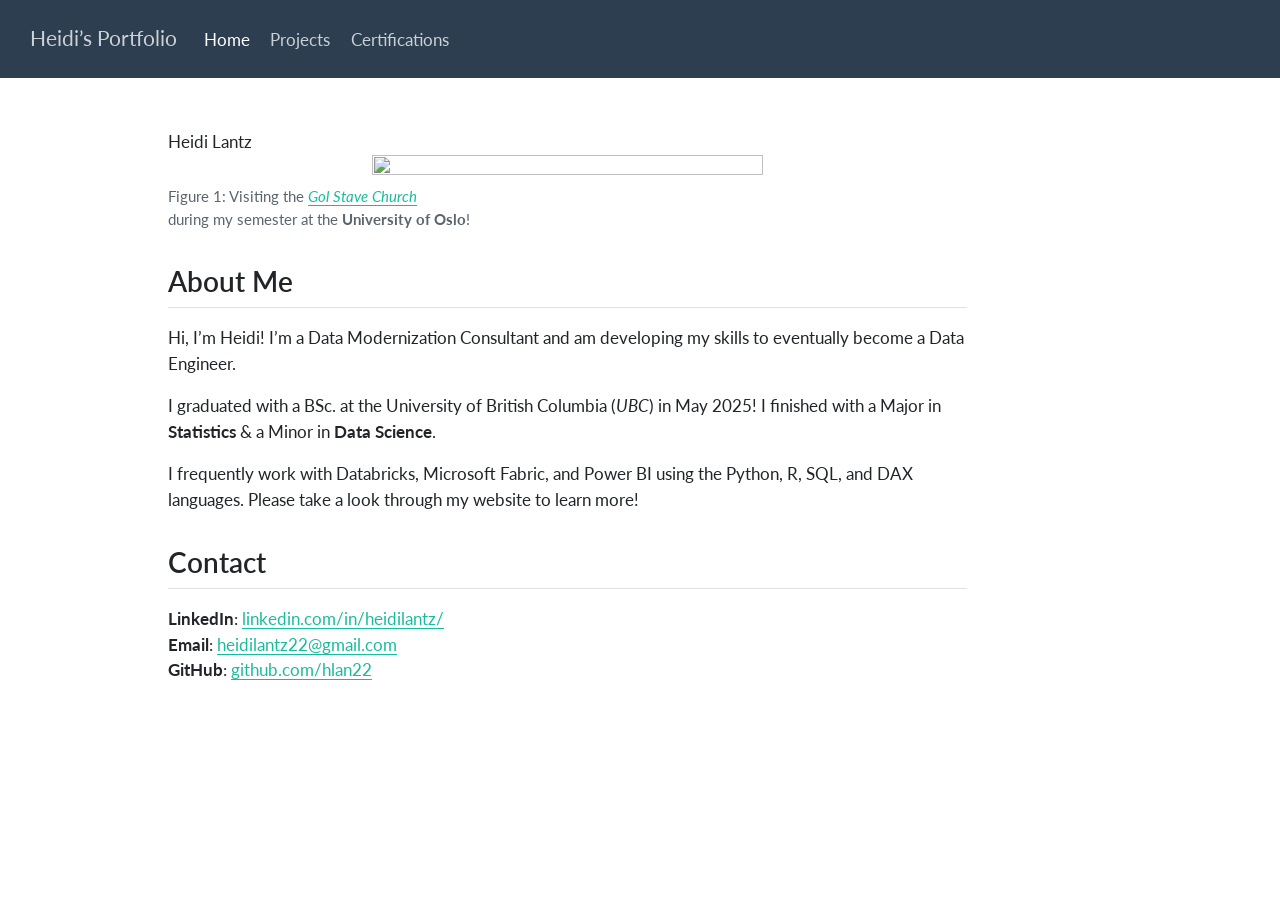
==== index.html @ a4b3650d "Built site for gh-pages" ====
<!DOCTYPE html>
<html xmlns="http://www.w3.org/1999/xhtml" lang="en" xml:lang="en"><head>

<meta charset="utf-8">
<meta name="generator" content="quarto-1.9.37">

<meta name="viewport" content="width=device-width, initial-scale=1.0, user-scalable=yes">


<title>Heidi’s Portfolio</title>
<style>
/* Default styles provided by pandoc.
** See https://pandoc.org/MANUAL.html#variables-for-html for config info.
*/
code{white-space: pre-wrap;}
span.smallcaps{font-variant: small-caps;}
div.columns{display: flex; gap: min(4vw, 1.5em);}
div.column{flex: auto; overflow-x: auto;}
div.hanging-indent{margin-left: 1.5em; text-indent: -1.5em;}
ul.task-list{list-style: none;}
ul.task-list li input[type="checkbox"] {
  width: 0.8em;
  margin: 0 0.8em 0.2em -1em; /* quarto-specific, see https://github.com/quarto-dev/quarto-cli/issues/4556 */ 
  vertical-align: middle;
}
</style>


<script src="site_libs/quarto-nav/quarto-nav.js"></script>
<script src="site_libs/quarto-nav/headroom.min.js"></script>
<script src="site_libs/clipboard/clipboard.min.js"></script>
<script src="site_libs/quarto-search/autocomplete.umd.js"></script>
<script src="site_libs/quarto-search/fuse.min.js"></script>
<script src="site_libs/quarto-search/quarto-search.js"></script>
<meta name="quarto:offset" content="./">
<script src="site_libs/quarto-html/quarto.js" type="module"></script>
<script src="site_libs/quarto-html/tabsets/tabsets.js" type="module"></script>
<script src="site_libs/quarto-html/popper.min.js"></script>
<script src="site_libs/quarto-html/tippy.umd.min.js"></script>
<script src="site_libs/quarto-html/anchor.min.js"></script>
<link href="site_libs/quarto-html/tippy.css" rel="stylesheet">
<link href="site_libs/quarto-html/quarto-syntax-highlighting-7f8f88aac4f3542376d5c11b86a4c14d.css" rel="stylesheet" id="quarto-text-highlighting-styles">
<script src="site_libs/bootstrap/bootstrap.min.js"></script>
<link href="site_libs/bootstrap/bootstrap-icons.css" rel="stylesheet">
<link href="site_libs/bootstrap/bootstrap-f7919f14b89ae9a431cba0b331f0b52b.min.css" rel="stylesheet" append-hash="true" id="quarto-bootstrap" data-mode="light">
<script src="site_libs/quarto-contrib/glightbox/glightbox.min.js"></script>
<link href="site_libs/quarto-contrib/glightbox/glightbox.min.css" rel="stylesheet">
<link href="site_libs/quarto-contrib/glightbox/lightbox.css" rel="stylesheet">
<script id="quarto-search-options" type="application/json">{
  "location": "navbar",
  "copy-button": false,
  "collapse-after": 3,
  "panel-placement": "end",
  "type": "overlay",
  "limit": 50,
  "keyboard-shortcut": [
    "f",
    "/",
    "s"
  ],
  "show-item-context": false,
  "language": {
    "search-no-results-text": "No results",
    "search-matching-documents-text": "matching documents",
    "search-copy-link-title": "Copy link to search",
    "search-hide-matches-text": "Hide additional matches",
    "search-more-match-text": "more match in this document",
    "search-more-matches-text": "more matches in this document",
    "search-clear-button-title": "Clear",
    "search-text-placeholder": "",
    "search-detached-cancel-button-title": "Cancel",
    "search-submit-button-title": "Submit",
    "search-label": "Search"
  }
}</script>


<link rel="stylesheet" href="styles.css">
</head>

<body class="nav-fixed quarto-light">

<div id="quarto-search-results"></div>
  <header id="quarto-header" class="headroom fixed-top">
    <nav class="navbar navbar-expand-lg " data-bs-theme="dark">
      <div class="navbar-container container-fluid">
      <div class="navbar-brand-container mx-auto">
    <a class="navbar-brand" href="./index.html">
    <span class="navbar-title">Heidi’s Portfolio</span>
    </a>
  </div>
            <div id="quarto-search" class="" title="Search"></div>
          <button class="navbar-toggler" type="button" data-bs-toggle="collapse" data-bs-target="#navbarCollapse" aria-controls="navbarCollapse" role="menu" aria-expanded="false" aria-label="Toggle navigation" onclick="if (window.quartoToggleHeadroom) { window.quartoToggleHeadroom(); }">
  <span class="navbar-toggler-icon"></span>
</button>
          <div class="collapse navbar-collapse" id="navbarCollapse">
            <ul class="navbar-nav navbar-nav-scroll me-auto">
  <li class="nav-item">
    <a class="nav-link active" href="./index.html" aria-current="page"> 
<span class="menu-text">Home</span></a>
  </li>  
  <li class="nav-item">
    <a class="nav-link" href="./pages/projects.html"> 
<span class="menu-text">Projects</span></a>
  </li>  
  <li class="nav-item">
    <a class="nav-link" href="./pages/certifications.html"> 
<span class="menu-text">Certifications</span></a>
  </li>  
</ul>
          </div> <!-- /navcollapse -->
            <div class="quarto-navbar-tools">
</div>
      </div> <!-- /container-fluid -->
    </nav>
</header>
<!-- content -->
<div id="quarto-content" class="quarto-container page-columns page-rows-contents page-layout-article page-navbar">
<!-- sidebar -->
<!-- margin-sidebar -->
    <div id="quarto-margin-sidebar" class="sidebar margin-sidebar zindex-bottom">
        
    </div>
<!-- main -->
<main class="content" id="quarto-document-content"><header id="title-block-header" class="quarto-title-block"></header>




<div class="centered-title">
Heidi Lantz
</div>
<div class="image-text-container">
<div id="fig-profile-picture" class="lightbox quarto-float quarto-figure quarto-figure-center anchored">
<figure class="quarto-float quarto-float-fig figure">
<div aria-describedby="fig-profile-picture-caption-0ceaefa1-69ba-4598-a22c-09a6ac19f8ca">
<a href="outputs/norway_image.jpg" class="lightbox" data-gallery="quarto-lightbox-gallery-1" title="Figure&nbsp;1: Visiting the Gol Stave Church   during my semester at the University of Oslo!"><img src="outputs/norway_image.jpg" style="width:70.0%;height:70.0%" class="figure-img"></a>
</div>
<figcaption class="quarto-float-caption-bottom quarto-float-caption quarto-float-fig" id="fig-profile-picture-caption-0ceaefa1-69ba-4598-a22c-09a6ac19f8ca">
Figure&nbsp;1: Visiting the <a href="https://en.wikipedia.org/wiki/Gol_Stave_Church" target="_blank"><em>Gol Stave Church</em></a> <br> during my semester at the <strong>University of Oslo</strong>!
</figcaption>
</figure>
</div>
<div>
<section id="about-me" class="level2">
<h2 class="anchored" data-anchor-id="about-me">About Me</h2>
<p>Hi, I’m Heidi! I’m a Data Modernization Consultant and am developing my skills to eventually become a Data Engineer.</p>
<p>I graduated with a BSc. at the University of British Columbia (<em>UBC</em>) in May 2025! I finished with a Major in <strong>Statistics</strong> &amp; a Minor in <strong>Data Science</strong>.</p>
<p>I frequently work with Databricks, Microsoft Fabric, and Power BI using the Python, R, SQL, and DAX languages. Please take a look through my website to learn more!</p>
</section>
<section id="contact" class="level2">
<h2 class="anchored" data-anchor-id="contact">Contact</h2>
<p><strong>LinkedIn</strong>: <a href="https://www.linkedin.com/in/heidilantz/" target="_blank">linkedin.com/in/heidilantz/</a> <br> <strong>Email</strong>: <a href="mailto:heidilantz22@gmail.com" class="email">heidilantz22@gmail.com</a> <br> <strong>GitHub</strong>: <a href="https://github.com/hlan22" target="_blank">github.com/hlan22</a></p>
</section>
</div>
</div>



</main> <!-- /main -->
<script id="quarto-html-after-body" type="application/javascript">
  window.document.addEventListener("DOMContentLoaded", function (event) {
    const icon = "";
    const anchorJS = new window.AnchorJS();
    anchorJS.options = {
      placement: 'right',
      icon: icon
    };
    anchorJS.add('.anchored');
    const isCodeAnnotation = (el) => {
      for (const clz of el.classList) {
        if (clz.startsWith('code-annotation-')) {                     
          return true;
        }
      }
      return false;
    }
    const onCopySuccess = function(e) {
      // button target
      const button = e.trigger;
      // don't keep focus
      button.blur();
      // flash "checked"
      button.classList.add('code-copy-button-checked');
      var currentTitle = button.getAttribute("title");
      button.setAttribute("title", "Copied!");
      let tooltip;
      if (window.bootstrap) {
        button.setAttribute("data-bs-toggle", "tooltip");
        button.setAttribute("data-bs-placement", "left");
        button.setAttribute("data-bs-title", "Copied!");
        tooltip = new bootstrap.Tooltip(button, 
          { trigger: "manual", 
            customClass: "code-copy-button-tooltip",
            offset: [0, -8]});
        tooltip.show();    
      }
      setTimeout(function() {
        if (tooltip) {
          tooltip.hide();
          button.removeAttribute("data-bs-title");
          button.removeAttribute("data-bs-toggle");
          button.removeAttribute("data-bs-placement");
        }
        button.setAttribute("title", currentTitle);
        button.classList.remove('code-copy-button-checked');
      }, 1000);
      // clear code selection
      e.clearSelection();
    }
    const getTextToCopy = function(trigger) {
      const outerScaffold = trigger.parentElement.cloneNode(true);
      const codeEl = outerScaffold.querySelector('code');
      for (const childEl of codeEl.children) {
        if (isCodeAnnotation(childEl)) {
          childEl.remove();
        }
      }
      return codeEl.innerText;
    }
    const clipboard = new window.ClipboardJS('.code-copy-button:not([data-in-quarto-modal])', {
      text: getTextToCopy
    });
    clipboard.on('success', onCopySuccess);
    if (window.document.getElementById('quarto-embedded-source-code-modal')) {
      const clipboardModal = new window.ClipboardJS('.code-copy-button[data-in-quarto-modal]', {
        text: getTextToCopy,
        container: window.document.getElementById('quarto-embedded-source-code-modal')
      });
      clipboardModal.on('success', onCopySuccess);
    }
      var localhostRegex = new RegExp(/^(?:http|https):\/\/localhost\:?[0-9]*\//);
      var mailtoRegex = new RegExp(/^mailto:/);
        var filterRegex = new RegExp("https:\/\/hlan22\.github\.io\/heidi_lantz_portfolio\/");
      var isInternal = (href) => {
          return filterRegex.test(href) || localhostRegex.test(href) || mailtoRegex.test(href);
      }
      // Inspect non-navigation links and adorn them if external
     var links = window.document.querySelectorAll('a[href]:not(.nav-link):not(.navbar-brand):not(.toc-action):not(.sidebar-link):not(.sidebar-item-toggle):not(.pagination-link):not(.no-external):not([aria-hidden]):not(.dropdown-item):not(.quarto-navigation-tool):not(.about-link)');
      for (var i=0; i<links.length; i++) {
        const link = links[i];
        if (!isInternal(link.href)) {
          // undo the damage that might have been done by quarto-nav.js in the case of
          // links that we want to consider external
          if (link.dataset.originalHref !== undefined) {
            link.href = link.dataset.originalHref;
          }
        }
      }
    function tippyHover(el, contentFn, onTriggerFn, onUntriggerFn) {
      const config = {
        allowHTML: true,
        maxWidth: 500,
        delay: 100,
        arrow: false,
        appendTo: function(el) {
            return el.parentElement;
        },
        interactive: true,
        interactiveBorder: 10,
        theme: 'quarto',
        placement: 'bottom-start',
      };
      if (contentFn) {
        config.content = contentFn;
      }
      if (onTriggerFn) {
        config.onTrigger = onTriggerFn;
      }
      if (onUntriggerFn) {
        config.onUntrigger = onUntriggerFn;
      }
      window.tippy(el, config); 
    }
    const noterefs = window.document.querySelectorAll('a[role="doc-noteref"]');
    for (var i=0; i<noterefs.length; i++) {
      const ref = noterefs[i];
      tippyHover(ref, function() {
        // use id or data attribute instead here
        let href = ref.getAttribute('data-footnote-href') || ref.getAttribute('href');
        try { href = new URL(href).hash; } catch {}
        const id = href.replace(/^#\/?/, "");
        const note = window.document.getElementById(id);
        if (note) {
          return note.innerHTML;
        } else {
          return "";
        }
      });
    }
    const xrefs = window.document.querySelectorAll('a.quarto-xref');
    const processXRef = (id, note) => {
      // Strip column container classes
      const stripColumnClz = (el) => {
        el.classList.remove("page-full", "page-columns");
        if (el.children) {
          for (const child of el.children) {
            stripColumnClz(child);
          }
        }
      }
      stripColumnClz(note)
      if (id === null || id.startsWith('sec-')) {
        // Special case sections, only their first couple elements
        const container = document.createElement("div");
        if (note.children && note.children.length > 2) {
          container.appendChild(note.children[0].cloneNode(true));
          for (let i = 1; i < note.children.length; i++) {
            const child = note.children[i];
            if (child.tagName === "P" && child.innerText === "") {
              continue;
            } else {
              container.appendChild(child.cloneNode(true));
              break;
            }
          }
          if (window.Quarto?.typesetMath) {
            window.Quarto.typesetMath(container);
          }
          return container.innerHTML
        } else {
          if (window.Quarto?.typesetMath) {
            window.Quarto.typesetMath(note);
          }
          return note.innerHTML;
        }
      } else {
        // Remove any anchor links if they are present
        const anchorLink = note.querySelector('a.anchorjs-link');
        if (anchorLink) {
          anchorLink.remove();
        }
        if (window.Quarto?.typesetMath) {
          window.Quarto.typesetMath(note);
        }
        if (note.classList.contains("callout")) {
          return note.outerHTML;
        } else {
          return note.innerHTML;
        }
      }
    }
    for (var i=0; i<xrefs.length; i++) {
      const xref = xrefs[i];
      tippyHover(xref, undefined, function(instance) {
        instance.disable();
        let url = xref.getAttribute('href');
        let hash = undefined; 
        if (url.startsWith('#')) {
          hash = url;
        } else {
          try { hash = new URL(url).hash; } catch {}
        }
        if (hash) {
          const id = hash.replace(/^#\/?/, "");
          const note = window.document.getElementById(id);
          if (note !== null) {
            try {
              const html = processXRef(id, note.cloneNode(true));
              instance.setContent(html);
            } finally {
              instance.enable();
              instance.show();
            }
          } else {
            // See if we can fetch this
            fetch(url.split('#')[0])
            .then(res => res.text())
            .then(html => {
              const parser = new DOMParser();
              const htmlDoc = parser.parseFromString(html, "text/html");
              const note = htmlDoc.getElementById(id);
              if (note !== null) {
                const html = processXRef(id, note);
                instance.setContent(html);
              } 
            }).finally(() => {
              instance.enable();
              instance.show();
            });
          }
        } else {
          // See if we can fetch a full url (with no hash to target)
          // This is a special case and we should probably do some content thinning / targeting
          fetch(url)
          .then(res => res.text())
          .then(html => {
            const parser = new DOMParser();
            const htmlDoc = parser.parseFromString(html, "text/html");
            const note = htmlDoc.querySelector('main.content');
            if (note !== null) {
              // This should only happen for chapter cross references
              // (since there is no id in the URL)
              // remove the first header
              if (note.children.length > 0 && note.children[0].tagName === "HEADER") {
                note.children[0].remove();
              }
              const html = processXRef(null, note);
              instance.setContent(html);
            } 
          }).finally(() => {
            instance.enable();
            instance.show();
          });
        }
      }, function(instance) {
      });
    }
        let selectedAnnoteEl;
        const selectorForAnnotation = ( cell, annotation) => {
          let cellAttr = 'data-code-cell="' + cell + '"';
          let lineAttr = 'data-code-annotation="' +  annotation + '"';
          const selector = 'span[' + cellAttr + '][' + lineAttr + ']';
          return selector;
        }
        const selectCodeLines = (annoteEl) => {
          const doc = window.document;
          const targetCell = annoteEl.getAttribute("data-target-cell");
          const targetAnnotation = annoteEl.getAttribute("data-target-annotation");
          const annoteSpan = window.document.querySelector(selectorForAnnotation(targetCell, targetAnnotation));
          const lines = annoteSpan.getAttribute("data-code-lines").split(",");
          const lineIds = lines.map((line) => {
            return targetCell + "-" + line;
          })
          let top = null;
          let height = null;
          let parent = null;
          if (lineIds.length > 0) {
              //compute the position of the single el (top and bottom and make a div)
              const el = window.document.getElementById(lineIds[0]);
              top = el.offsetTop;
              height = el.offsetHeight;
              parent = el.parentElement.parentElement;
            if (lineIds.length > 1) {
              const lastEl = window.document.getElementById(lineIds[lineIds.length - 1]);
              const bottom = lastEl.offsetTop + lastEl.offsetHeight;
              height = bottom - top;
            }
            if (top !== null && height !== null && parent !== null) {
              // cook up a div (if necessary) and position it 
              let div = window.document.getElementById("code-annotation-line-highlight");
              if (div === null) {
                div = window.document.createElement("div");
                div.setAttribute("id", "code-annotation-line-highlight");
                div.style.position = 'absolute';
                parent.appendChild(div);
              }
              div.style.top = top - 2 + "px";
              div.style.height = height + 4 + "px";
              div.style.left = 0;
              let gutterDiv = window.document.getElementById("code-annotation-line-highlight-gutter");
              if (gutterDiv === null) {
                gutterDiv = window.document.createElement("div");
                gutterDiv.setAttribute("id", "code-annotation-line-highlight-gutter");
                gutterDiv.style.position = 'absolute';
                const codeCell = window.document.getElementById(targetCell);
                const gutter = codeCell.querySelector('.code-annotation-gutter');
                gutter.appendChild(gutterDiv);
              }
              gutterDiv.style.top = top - 2 + "px";
              gutterDiv.style.height = height + 4 + "px";
            }
            selectedAnnoteEl = annoteEl;
          }
        };
        const unselectCodeLines = () => {
          const elementsIds = ["code-annotation-line-highlight", "code-annotation-line-highlight-gutter"];
          elementsIds.forEach((elId) => {
            const div = window.document.getElementById(elId);
            if (div) {
              div.remove();
            }
          });
          selectedAnnoteEl = undefined;
        };
          // Handle positioning of the toggle
      window.addEventListener(
        "resize",
        throttle(() => {
          elRect = undefined;
          if (selectedAnnoteEl) {
            selectCodeLines(selectedAnnoteEl);
          }
        }, 10)
      );
      function throttle(fn, ms) {
      let throttle = false;
      let timer;
        return (...args) => {
          if(!throttle) { // first call gets through
              fn.apply(this, args);
              throttle = true;
          } else { // all the others get throttled
              if(timer) clearTimeout(timer); // cancel #2
              timer = setTimeout(() => {
                fn.apply(this, args);
                timer = throttle = false;
              }, ms);
          }
        };
      }
        // Attach click handler to the DT
        const annoteDls = window.document.querySelectorAll('dt[data-target-cell]');
        for (const annoteDlNode of annoteDls) {
          annoteDlNode.addEventListener('click', (event) => {
            const clickedEl = event.target;
            if (clickedEl !== selectedAnnoteEl) {
              unselectCodeLines();
              const activeEl = window.document.querySelector('dt[data-target-cell].code-annotation-active');
              if (activeEl) {
                activeEl.classList.remove('code-annotation-active');
              }
              selectCodeLines(clickedEl);
              clickedEl.classList.add('code-annotation-active');
            } else {
              // Unselect the line
              unselectCodeLines();
              clickedEl.classList.remove('code-annotation-active');
            }
          });
        }
    const findCites = (el) => {
      const parentEl = el.parentElement;
      if (parentEl) {
        const cites = parentEl.dataset.cites;
        if (cites) {
          return {
            el,
            cites: cites.split(' ')
          };
        } else {
          return findCites(el.parentElement)
        }
      } else {
        return undefined;
      }
    };
    var bibliorefs = window.document.querySelectorAll('a[role="doc-biblioref"]');
    for (var i=0; i<bibliorefs.length; i++) {
      const ref = bibliorefs[i];
      const citeInfo = findCites(ref);
      if (citeInfo) {
        tippyHover(citeInfo.el, function() {
          var popup = window.document.createElement('div');
          citeInfo.cites.forEach(function(cite) {
            var citeDiv = window.document.createElement('div');
            citeDiv.classList.add('hanging-indent');
            citeDiv.classList.add('csl-entry');
            var biblioDiv = window.document.getElementById('ref-' + cite);
            if (biblioDiv) {
              citeDiv.innerHTML = biblioDiv.innerHTML;
            }
            popup.appendChild(citeDiv);
          });
          return popup.innerHTML;
        });
      }
    }
  });
  </script>
</div> <!-- /content -->
<script>var lightboxQuarto = GLightbox({"closeEffect":"zoom","descPosition":"bottom","loop":false,"openEffect":"zoom","selector":".lightbox"});
(function() {
  let previousOnload = window.onload;
  window.onload = () => {
    if (previousOnload) {
      previousOnload();
    }
    lightboxQuarto.on('slide_before_load', (data) => {
      const { slideIndex, slideNode, slideConfig, player, trigger } = data;
      const href = trigger.getAttribute('href');
      if (href !== null) {
        const imgEl = window.document.querySelector(`a[href="${href}"] img`);
        if (imgEl !== null) {
          const srcAttr = imgEl.getAttribute("src");
          if (srcAttr && srcAttr.startsWith("data:")) {
            slideConfig.href = srcAttr;
          }
        }
      } 
    });
  
    lightboxQuarto.on('slide_after_load', (data) => {
      const { slideIndex, slideNode, slideConfig, player, trigger } = data;
      if (window.Quarto?.typesetMath) {
        window.Quarto.typesetMath(slideNode);
      }
    });
  
  };
  
})();
          </script>




</body></html>
---- site_libs/quarto-html/quarto-syntax-highlighting-7f8f88aac4f3542376d5c11b86a4c14d.css ----
/* quarto syntax highlight colors */
:root {
  --quarto-hl-ot-color: #003B4F;
  --quarto-hl-at-color: #657422;
  --quarto-hl-ss-color: #20794D;
  --quarto-hl-an-color: #5E5E5E;
  --quarto-hl-fu-color: #4758AB;
  --quarto-hl-st-color: #20794D;
  --quarto-hl-cf-color: #003B4F;
  --quarto-hl-op-color: #5E5E5E;
  --quarto-hl-er-color: #AD0000;
  --quarto-hl-bn-color: #AD0000;
  --quarto-hl-al-color: #AD0000;
  --quarto-hl-va-color: #111111;
  --quarto-hl-bu-color: inherit;
  --quarto-hl-ex-color: inherit;
  --quarto-hl-pp-color: #AD0000;
  --quarto-hl-in-color: #5E5E5E;
  --quarto-hl-vs-color: #20794D;
  --quarto-hl-wa-color: #5E5E5E;
  --quarto-hl-do-color: #5E5E5E;
  --quarto-hl-im-color: #00769E;
  --quarto-hl-ch-color: #20794D;
  --quarto-hl-dt-color: #AD0000;
  --quarto-hl-fl-color: #AD0000;
  --quarto-hl-co-color: #5E5E5E;
  --quarto-hl-cv-color: #5E5E5E;
  --quarto-hl-cn-color: #8f5902;
  --quarto-hl-sc-color: #5E5E5E;
  --quarto-hl-dv-color: #AD0000;
  --quarto-hl-kw-color: #003B4F;
}

/* other quarto variables */
:root {
  --quarto-font-monospace: SFMono-Regular, Menlo, Monaco, Consolas, "Liberation Mono", "Courier New", monospace;
}

/* syntax highlight based on Pandoc's rules */
pre > code.sourceCode > span {
  color: #003B4F;
}

code.sourceCode > span {
  color: #003B4F;
}

div.sourceCode,
div.sourceCode pre.sourceCode {
  color: #003B4F;
}

/* Normal */
code span {
  color: #003B4F;
}

/* Alert */
code span.al {
  color: #AD0000;
  font-style: inherit;
}

/* Annotation */
code span.an {
  color: #5E5E5E;
  font-style: inherit;
}

/* Attribute */
code span.at {
  color: #657422;
  font-style: inherit;
}

/* BaseN */
code span.bn {
  color: #AD0000;
  font-style: inherit;
}

/* BuiltIn */
code span.bu {
  font-style: inherit;
}

/* ControlFlow */
code span.cf {
  color: #003B4F;
  font-weight: bold;
  font-style: inherit;
}

/* Char */
code span.ch {
  color: #20794D;
  font-style: inherit;
}

/* Constant */
code span.cn {
  color: #8f5902;
  font-style: inherit;
}

/* Comment */
code span.co {
  color: #5E5E5E;
  font-style: inherit;
}

/* CommentVar */
code span.cv {
  color: #5E5E5E;
  font-style: italic;
}

/* Documentation */
code span.do {
  color: #5E5E5E;
  font-style: italic;
}

/* DataType */
code span.dt {
  color: #AD0000;
  font-style: inherit;
}

/* DecVal */
code span.dv {
  color: #AD0000;
  font-style: inherit;
}

/* Error */
code span.er {
  color: #AD0000;
  font-style: inherit;
}

/* Extension */
code span.ex {
  font-style: inherit;
}

/* Float */
code span.fl {
  color: #AD0000;
  font-style: inherit;
}

/* Function */
code span.fu {
  color: #4758AB;
  font-style: inherit;
}

/* Import */
code span.im {
  color: #00769E;
  font-style: inherit;
}

/* Information */
code span.in {
  color: #5E5E5E;
  font-style: inherit;
}

/* Keyword */
code span.kw {
  color: #003B4F;
  font-weight: bold;
  font-style: inherit;
}

/* Operator */
code span.op {
  color: #5E5E5E;
  font-style: inherit;
}

/* Other */
code span.ot {
  color: #003B4F;
  font-style: inherit;
}

/* Preprocessor */
code span.pp {
  color: #AD0000;
  font-style: inherit;
}

/* SpecialChar */
code span.sc {
  color: #5E5E5E;
  font-style: inherit;
}

/* SpecialString */
code span.ss {
  color: #20794D;
  font-style: inherit;
}

/* String */
code span.st {
  color: #20794D;
  font-style: inherit;
}

/* Variable */
code span.va {
  color: #111111;
  font-style: inherit;
}

/* VerbatimString */
code span.vs {
  color: #20794D;
  font-style: inherit;
}

/* Warning */
code span.wa {
  color: #5E5E5E;
  font-style: italic;
}

.prevent-inlining {
  content: "</";
}

/*# sourceMappingURL=789ad8cd35626ba772517505b42a116e.css.map */
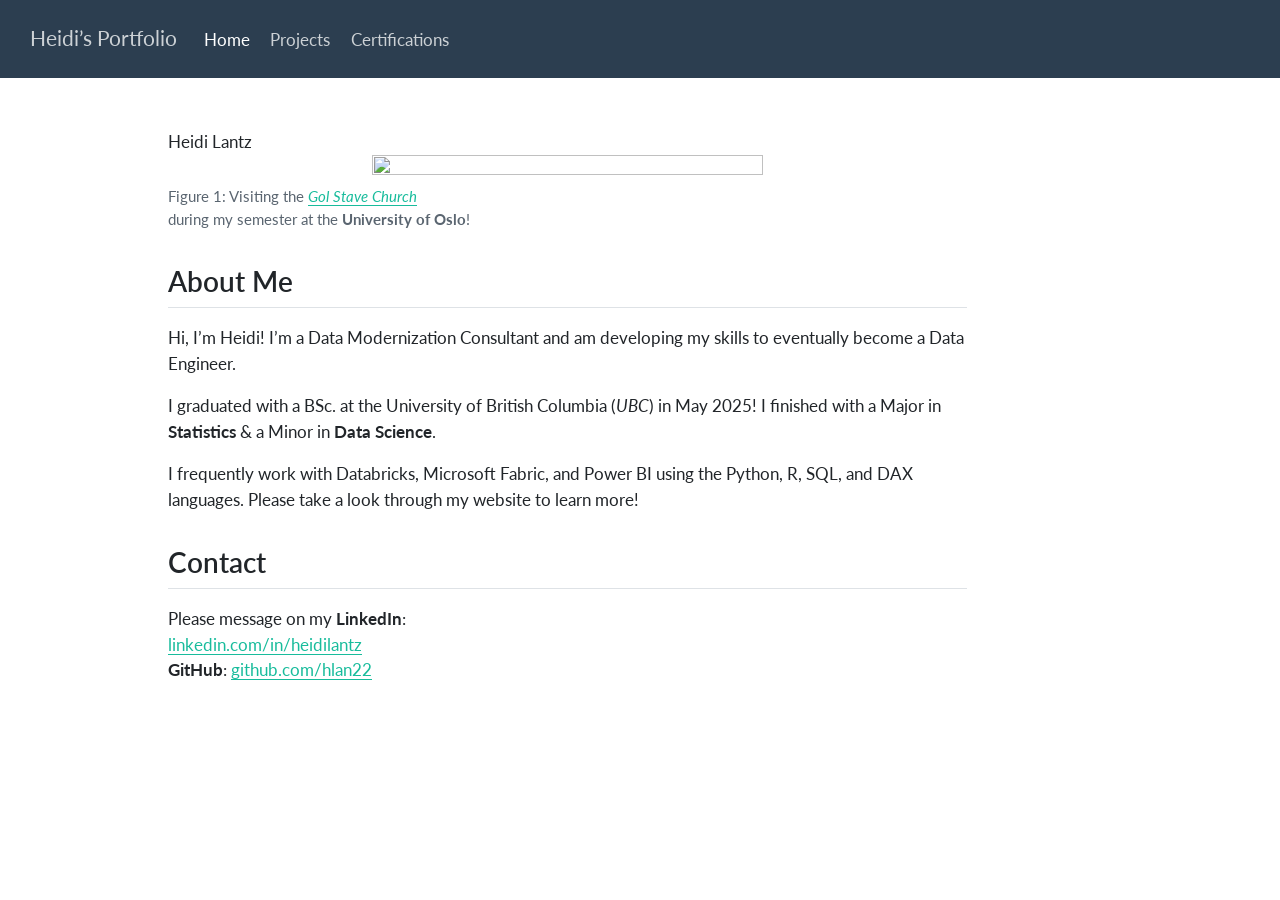
==== commit 2bb0d149: "Built site for gh-pages" ====
--- a/index.html
+++ b/index.html
@@ -150,7 +150,7 @@
 </section>
 <section id="contact" class="level2">
 <h2 class="anchored" data-anchor-id="contact">Contact</h2>
-<p><strong>LinkedIn</strong>: <a href="https://www.linkedin.com/in/heidilantz/" target="_blank">linkedin.com/in/heidilantz/</a> <br> <strong>Email</strong>: <a href="mailto:heidilantz22@gmail.com" class="email">heidilantz22@gmail.com</a> <br> <strong>GitHub</strong>: <a href="https://github.com/hlan22" target="_blank">github.com/hlan22</a></p>
+<p>Please message on my <strong>LinkedIn</strong>: <br> <a href="https://www.linkedin.com/in/heidilantz/" target="_blank">linkedin.com/in/heidilantz</a> <br> <strong>GitHub</strong>: <a href="https://github.com/hlan22" target="_blank">github.com/hlan22</a></p>
 </section>
 </div>
 </div>
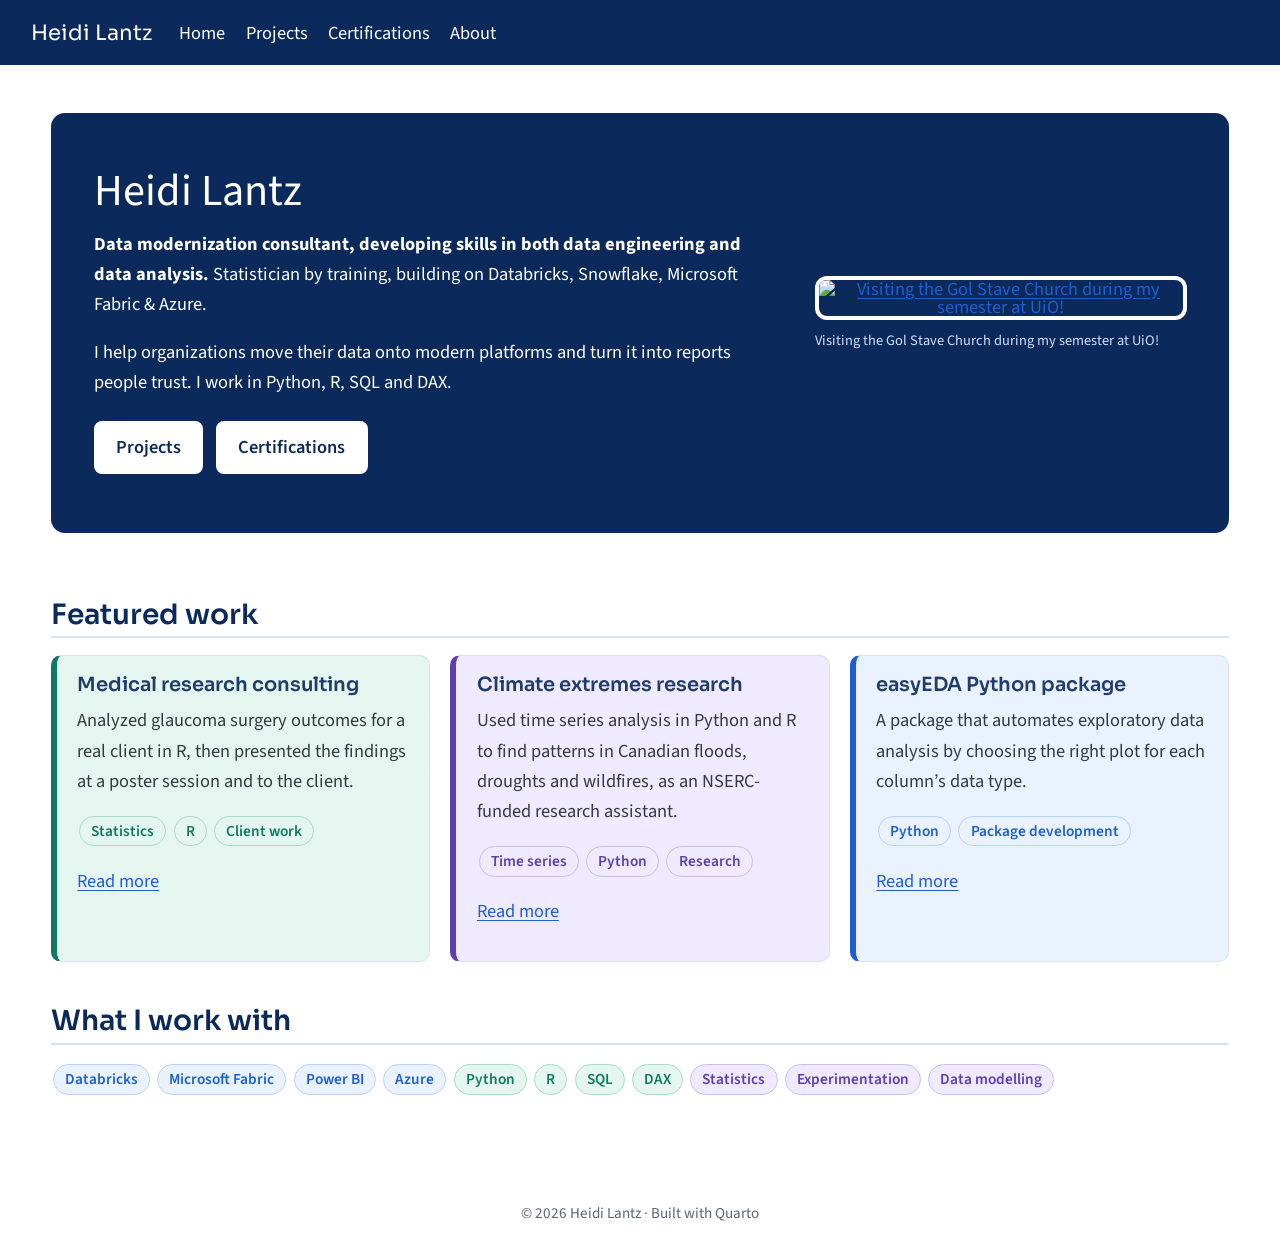
==== commit 6da1463d: "Built site for gh-pages" ====
--- a/index.html
+++ b/index.html
@@ -2,20 +2,23 @@
 <html xmlns="http://www.w3.org/1999/xhtml" lang="en" xml:lang="en"><head>
 
 <meta charset="utf-8">
-<meta name="generator" content="quarto-1.9.37">
+<meta name="generator" content="quarto-1.11.9">
 
 <meta name="viewport" content="width=device-width, initial-scale=1.0, user-scalable=yes">
 
 
-<title>Heidi’s Portfolio</title>
+<title>Heidi Lantz | Data Modernization Consultant – Heidi Lantz</title>
 <style>
 /* Default styles provided by pandoc.
 ** See https://pandoc.org/MANUAL.html#variables-for-html for config info.
 */
-code{white-space: pre-wrap;}
 span.smallcaps{font-variant: small-caps;}
-div.columns{display: flex; gap: min(4vw, 1.5em);}
-div.column{flex: auto; overflow-x: auto;}
+div.columns{display: flex; gap: 1.5em;}
+div.column{flex: auto;}
+@media screen {
+div.columns{gap: min(4vw, 1.5em);}
+div.column{overflow-x: auto;}
+}
 div.hanging-indent{margin-left: 1.5em; text-indent: -1.5em;}
 ul.task-list{list-style: none;}
 ul.task-list li input[type="checkbox"] {
@@ -35,14 +38,15 @@
 <meta name="quarto:offset" content="./">
 <script src="site_libs/quarto-html/quarto.js" type="module"></script>
 <script src="site_libs/quarto-html/tabsets/tabsets.js" type="module"></script>
+<script src="site_libs/quarto-html/scrollable-regions/scrollable-regions.js" type="module"></script>
 <script src="site_libs/quarto-html/popper.min.js"></script>
 <script src="site_libs/quarto-html/tippy.umd.min.js"></script>
 <script src="site_libs/quarto-html/anchor.min.js"></script>
 <link href="site_libs/quarto-html/tippy.css" rel="stylesheet">
-<link href="site_libs/quarto-html/quarto-syntax-highlighting-7f8f88aac4f3542376d5c11b86a4c14d.css" rel="stylesheet" id="quarto-text-highlighting-styles">
+<link href="site_libs/quarto-html/quarto-syntax-highlighting-63b5708e65d6cd79cd7618c58d0c21e7.css" rel="stylesheet" id="quarto-text-highlighting-styles">
 <script src="site_libs/bootstrap/bootstrap.min.js"></script>
 <link href="site_libs/bootstrap/bootstrap-icons.css" rel="stylesheet">
-<link href="site_libs/bootstrap/bootstrap-f7919f14b89ae9a431cba0b331f0b52b.min.css" rel="stylesheet" append-hash="true" id="quarto-bootstrap" data-mode="light">
+<link href="site_libs/bootstrap/bootstrap-4ea8c56fc8180763517e9e1bbb21a186.min.css" rel="stylesheet" append-hash="true" id="quarto-bootstrap" data-mode="light">
 <script src="site_libs/quarto-contrib/glightbox/glightbox.min.js"></script>
 <link href="site_libs/quarto-contrib/glightbox/glightbox.min.css" rel="stylesheet">
 <link href="site_libs/quarto-contrib/glightbox/lightbox.css" rel="stylesheet">
@@ -78,19 +82,18 @@
 <link rel="stylesheet" href="styles.css">
 </head>
 
-<body class="nav-fixed quarto-light">
+<body class="nav-fixed fullcontent quarto-light"><a id="quarto-skip-link" class="visually-hidden-focusable" href="#quarto-document-content">Skip to main content</a>
 
 <div id="quarto-search-results"></div>
   <header id="quarto-header" class="headroom fixed-top">
-    <nav class="navbar navbar-expand-lg " data-bs-theme="dark">
+    <nav class="navbar navbar-expand-lg " data-bs-theme="dark" aria-label="Site">
       <div class="navbar-container container-fluid">
       <div class="navbar-brand-container mx-auto">
     <a class="navbar-brand" href="./index.html">
-    <span class="navbar-title">Heidi’s Portfolio</span>
+    <span class="navbar-title">Heidi Lantz</span>
     </a>
   </div>
-            <div id="quarto-search" class="" title="Search"></div>
-          <button class="navbar-toggler" type="button" data-bs-toggle="collapse" data-bs-target="#navbarCollapse" aria-controls="navbarCollapse" role="menu" aria-expanded="false" aria-label="Toggle navigation" onclick="if (window.quartoToggleHeadroom) { window.quartoToggleHeadroom(); }">
+          <button class="navbar-toggler" type="button" data-bs-toggle="collapse" data-bs-target="#navbarCollapse" aria-controls="navbarCollapse" aria-expanded="false" aria-label="Toggle navigation" onclick="if (window.quartoToggleHeadroom) { window.quartoToggleHeadroom(); }">
   <span class="navbar-toggler-icon"></span>
 </button>
           <div class="collapse navbar-collapse" id="navbarCollapse">
@@ -107,10 +110,32 @@
     <a class="nav-link" href="./pages/certifications.html"> 
 <span class="menu-text">Certifications</span></a>
   </li>  
+  <li class="nav-item">
+    <a class="nav-link" href="./pages/about.html"> 
+<span class="menu-text">About</span></a>
+  </li>  
+</ul>
+            <ul class="navbar-nav navbar-nav-scroll ms-auto">
+  <li class="nav-item compact">
+    <a class="nav-link" href="https://www.linkedin.com/in/heidilantz/"> <i class="bi bi-linkedin" role="img" aria-label="LinkedIn">
+</i> 
+<span class="menu-text"></span></a>
+  </li>  
+  <li class="nav-item compact">
+    <a class="nav-link" href="https://github.com/hlan22"> <i class="bi bi-github" role="img" aria-label="GitHub">
+</i> 
+<span class="menu-text"></span></a>
+  </li>  
+  <li class="nav-item compact">
+    <a class="nav-link" href="mailto:heidilantz22@gmail.com"> <i class="bi bi-envelope" role="img" aria-label="Email">
+</i> 
+<span class="menu-text"></span></a>
+  </li>  
 </ul>
           </div> <!-- /navcollapse -->
             <div class="quarto-navbar-tools">
 </div>
+            <div id="quarto-search" class="" title="Search"></div>
       </div> <!-- /container-fluid -->
     </nav>
 </header>
@@ -118,44 +143,63 @@
 <div id="quarto-content" class="quarto-container page-columns page-rows-contents page-layout-article page-navbar">
 <!-- sidebar -->
 <!-- margin-sidebar -->
-    <div id="quarto-margin-sidebar" class="sidebar margin-sidebar zindex-bottom">
-        
-    </div>
+    
 <!-- main -->
-<main class="content" id="quarto-document-content"><header id="title-block-header" class="quarto-title-block"></header>
-
-
-
-
-<div class="centered-title">
+<main class="content" id="quarto-document-content" tabindex="-1"><header id="title-block-header" class="quarto-title-block"></header>
+
+
+
+
+<div class="hero">
+<div class="hero-text">
+<div class="hero-name">
 Heidi Lantz
 </div>
-<div class="image-text-container">
-<div id="fig-profile-picture" class="lightbox quarto-float quarto-figure quarto-figure-center anchored">
-<figure class="quarto-float quarto-float-fig figure">
-<div aria-describedby="fig-profile-picture-caption-0ceaefa1-69ba-4598-a22c-09a6ac19f8ca">
-<a href="outputs/norway_image.jpg" class="lightbox" data-gallery="quarto-lightbox-gallery-1" title="Figure&nbsp;1: Visiting the Gol Stave Church   during my semester at the University of Oslo!"><img src="outputs/norway_image.jpg" style="width:70.0%;height:70.0%" class="figure-img"></a>
-</div>
-<figcaption class="quarto-float-caption-bottom quarto-float-caption quarto-float-fig" id="fig-profile-picture-caption-0ceaefa1-69ba-4598-a22c-09a6ac19f8ca">
-Figure&nbsp;1: Visiting the <a href="https://en.wikipedia.org/wiki/Gol_Stave_Church" target="_blank"><em>Gol Stave Church</em></a> <br> during my semester at the <strong>University of Oslo</strong>!
-</figcaption>
+<p><strong>Data modernization consultant, developing skills in both data engineering and data analysis.</strong> Statistician by training, building on Databricks, Snowflake, Microsoft Fabric &amp; Azure.</p>
+<p>I help organizations move their data onto modern platforms and turn it into reports people trust. I work in Python, R, SQL and DAX.</p>
+<p><a href="./pages/projects.html" class="btn-solid">Projects</a> <a href="./pages/certifications.html" class="btn-solid">Certifications</a> <!-- [Resume](pages/resume.qmd){.btn-outline} --></p>
+</div>
+<div class="hero-photo">
+<div class="quarto-figure quarto-figure-center">
+<figure class="figure">
+<p><a href="outputs/norway_image.jpg" class="lightbox" data-gallery="quarto-lightbox-gallery-1" title="Visiting the Gol Stave Church during my semester at UiO!"><img src="outputs/norway_image.jpg" class="img-fluid figure-img" alt="Visiting the Gol Stave Church during my semester at UiO!"></a></p>
+<figcaption>Visiting the Gol Stave Church during my semester at UiO!</figcaption>
 </figure>
 </div>
-<div>
-<section id="about-me" class="level2">
-<h2 class="anchored" data-anchor-id="about-me">About Me</h2>
-<p>Hi, I’m Heidi! I’m a Data Modernization Consultant and am developing my skills to eventually become a Data Engineer.</p>
-<p>I graduated with a BSc. at the University of British Columbia (<em>UBC</em>) in May 2025! I finished with a Major in <strong>Statistics</strong> &amp; a Minor in <strong>Data Science</strong>.</p>
-<p>I frequently work with Databricks, Microsoft Fabric, and Power BI using the Python, R, SQL, and DAX languages. Please take a look through my website to learn more!</p>
+</div>
+</div>
+<p><br></p>
+<section id="featured-work" class="level2">
+<h2 class="anchored" data-anchor-id="featured-work">Featured work</h2>
+<div class="card-grid">
+<section id="medical-research-consulting" class="level3 card card-green">
+<h3 class="anchored" data-anchor-id="medical-research-consulting">Medical research consulting</h3>
+<p>Analyzed glaucoma surgery outcomes for a real client in R, then presented the findings at a poster session and to the client.</p>
+<p><span class="tag tag-green">Statistics</span> <span class="tag tag-green">R</span> <span class="tag tag-green">Client work</span></p>
+<p><a href="./pages/projects.html#capstone">Read more</a></p>
 </section>
-<section id="contact" class="level2">
-<h2 class="anchored" data-anchor-id="contact">Contact</h2>
-<p>Please message on my <strong>LinkedIn</strong>: <br> <a href="https://www.linkedin.com/in/heidilantz/" target="_blank">linkedin.com/in/heidilantz</a> <br> <strong>GitHub</strong>: <a href="https://github.com/hlan22" target="_blank">github.com/hlan22</a></p>
+<section id="climate-extremes-research" class="level3 card card-purple">
+<h3 class="anchored" data-anchor-id="climate-extremes-research">Climate extremes research</h3>
+<p>Used time series analysis in Python and R to find patterns in Canadian floods, droughts and wildfires, as an NSERC-funded research assistant.</p>
+<p><span class="tag tag-purple">Time series</span> <span class="tag tag-purple">Python</span> <span class="tag tag-purple">Research</span></p>
+<p><a href="./pages/projects.html#research">Read more</a></p>
 </section>
-</div>
-</div>
-
-
+<section id="easyeda-python-package" class="level3 card card-blue">
+<h3 class="anchored" data-anchor-id="easyeda-python-package">easyEDA Python package</h3>
+<p>A package that automates exploratory data analysis by choosing the right plot for each column’s data type.</p>
+<p><span class="tag tag-blue">Python</span> <span class="tag tag-blue">Package development</span></p>
+<p><a href="./pages/projects.html#easy">Read more</a></p>
+</section>
+</div>
+</section>
+<section id="what-i-work-with" class="level2">
+<h2 class="anchored" data-anchor-id="what-i-work-with">What I work with</h2>
+<div class="skills">
+<p><span class="tag tag-blue">Databricks</span> <span class="tag tag-blue">Microsoft Fabric</span> <span class="tag tag-blue">Power BI</span> <span class="tag tag-blue">Azure</span> <span class="tag tag-green">Python</span> <span class="tag tag-green">R</span> <span class="tag tag-green">SQL</span> <span class="tag tag-green">DAX</span> <span class="tag tag-purple">Statistics</span> <span class="tag tag-purple">Experimentation</span> <span class="tag tag-purple">Data modelling</span></p>
+</div>
+
+
+</section>
 
 </main> <!-- /main -->
 <script id="quarto-html-after-body" type="application/javascript">
@@ -236,7 +280,8 @@
           return filterRegex.test(href) || localhostRegex.test(href) || mailtoRegex.test(href);
       }
       // Inspect non-navigation links and adorn them if external
-     var links = window.document.querySelectorAll('a[href]:not(.nav-link):not(.navbar-brand):not(.toc-action):not(.sidebar-link):not(.sidebar-item-toggle):not(.pagination-link):not(.no-external):not([aria-hidden]):not(.dropdown-item):not(.quarto-navigation-tool):not(.about-link)');
+      window.quartoDecorateExternalLinks = function (root) {
+     var links = (root || window.document).querySelectorAll('a[href]:not(.nav-link):not(.navbar-brand):not(.toc-action):not(.sidebar-link):not(.sidebar-item-toggle):not(.pagination-link):not(.no-external):not([aria-hidden]):not(.dropdown-item):not(.quarto-navigation-tool):not(.about-link)');
       for (var i=0; i<links.length; i++) {
         const link = links[i];
         if (!isInternal(link.href)) {
@@ -245,8 +290,69 @@
           if (link.dataset.originalHref !== undefined) {
             link.href = link.dataset.originalHref;
           }
-        }
-      }
+          if (!link.classList.contains('no-external-icon')) {
+          }
+        }
+      }
+      };
+      window.quartoDecorateExternalLinks(window.document);
+    // Esc closes the popup (WCAG 1.4.13) and focus leaving both trigger and
+    // popup closes it (WCAG 2.4.11); tippy handles neither for interactive popups.
+    const hideOnEscAndFocusOut = {
+      name: 'hideOnEscAndFocusOut',
+      defaultValue: true,
+      fn(instance) {
+        const dismiss = () => {
+          // A show scheduled by the trigger delay would otherwise reopen it
+          instance.clearDelayTimeouts();
+          instance.hide();
+        };
+        const onKeyDown = (event) => {
+          if (event.key !== 'Escape') {
+            return;
+          }
+          // Keep Esc from also reaching page handlers (e.g. reveal.js overview),
+          // except an open reveal.js slide menu, which Esc should close too.
+          // The menu handles keys only when its keyboard option is on.
+          const menuHandlesEsc = window.Reveal?.getPlugin?.('menu')?.isOpen() &&
+            window.Reveal.getConfig().menu?.keyboard !== false;
+          if (!menuHandlesEsc) {
+            event.stopPropagation();
+          }
+          if (instance.popper.contains(window.document.activeElement)) {
+            // Disabled while refocusing so the focus trigger does not reopen it
+            instance.disable();
+            instance.reference.focus();
+            instance.enable();
+          }
+          dismiss();
+        };
+        const onFocusOut = (event) => {
+          const target = event.relatedTarget;
+          if (target && !instance.reference.contains(target) &&
+              !instance.popper.contains(target)) {
+            dismiss();
+          }
+        };
+        // On the trigger too: a click trigger (code-annotations: select) has no
+        // blur handling. Attached for the instance's lifetime so leaving the
+        // trigger also cancels a show still pending on the trigger delay.
+        instance.reference.addEventListener('focusout', onFocusOut);
+        return {
+          onShow() {
+            window.document.addEventListener('keydown', onKeyDown, true);
+            instance.popper.addEventListener('focusout', onFocusOut);
+          },
+          onHide() {
+            window.document.removeEventListener('keydown', onKeyDown, true);
+            instance.popper.removeEventListener('focusout', onFocusOut);
+          },
+          onDestroy() {
+            instance.reference.removeEventListener('focusout', onFocusOut);
+          },
+        };
+      },
+    };
     function tippyHover(el, contentFn, onTriggerFn, onUntriggerFn) {
       const config = {
         allowHTML: true,
@@ -260,6 +366,7 @@
         interactiveBorder: 10,
         theme: 'quarto',
         placement: 'bottom-start',
+        plugins: [hideOnEscAndFocusOut],
       };
       if (contentFn) {
         config.content = contentFn;
@@ -422,44 +529,54 @@
           const lineIds = lines.map((line) => {
             return targetCell + "-" + line;
           })
-          let top = null;
-          let height = null;
-          let parent = null;
+          // Each band is positioned against its own containing block, which is
+          // not the offsetParent of the lines, so place it from client rects.
+          const placeBand = (band, firstEl, lastEl, codeBlock) => {
+            const container = band.offsetParent;
+            if (container === null) {
+              return;
+            }
+            const containerRect = container.getBoundingClientRect();
+            // Reveal.js scales slides with a transform, so convert client
+            // pixels back to the CSS pixels of the container.
+            const scale = containerRect.height / container.offsetHeight || 1;
+            const firstRect = firstEl.getBoundingClientRect();
+            const lastRect = lastEl.getBoundingClientRect();
+            const top = (firstRect.top - containerRect.top) / scale - container.clientTop + container.scrollTop;
+            const height = (lastRect.bottom - firstRect.top) / scale;
+            band.style.top = top - 2 + "px";
+            band.style.height = height + 4 + "px";
+            if (codeBlock) {
+              // Without the copy button wrapper, the containing block is wider
+              // than the code block, so span the code block explicitly.
+              const blockRect = codeBlock.getBoundingClientRect();
+              band.style.left = (blockRect.left - containerRect.left) / scale - container.clientLeft + container.scrollLeft + "px";
+              band.style.width = blockRect.width / scale + "px";
+            }
+          };
           if (lineIds.length > 0) {
-              //compute the position of the single el (top and bottom and make a div)
-              const el = window.document.getElementById(lineIds[0]);
-              top = el.offsetTop;
-              height = el.offsetHeight;
-              parent = el.parentElement.parentElement;
-            if (lineIds.length > 1) {
-              const lastEl = window.document.getElementById(lineIds[lineIds.length - 1]);
-              const bottom = lastEl.offsetTop + lastEl.offsetHeight;
-              height = bottom - top;
-            }
-            if (top !== null && height !== null && parent !== null) {
-              // cook up a div (if necessary) and position it 
-              let div = window.document.getElementById("code-annotation-line-highlight");
-              if (div === null) {
-                div = window.document.createElement("div");
-                div.setAttribute("id", "code-annotation-line-highlight");
-                div.style.position = 'absolute';
-                parent.appendChild(div);
-              }
-              div.style.top = top - 2 + "px";
-              div.style.height = height + 4 + "px";
-              div.style.left = 0;
-              let gutterDiv = window.document.getElementById("code-annotation-line-highlight-gutter");
-              if (gutterDiv === null) {
-                gutterDiv = window.document.createElement("div");
-                gutterDiv.setAttribute("id", "code-annotation-line-highlight-gutter");
-                gutterDiv.style.position = 'absolute';
-                const codeCell = window.document.getElementById(targetCell);
-                const gutter = codeCell.querySelector('.code-annotation-gutter');
-                gutter.appendChild(gutterDiv);
-              }
-              gutterDiv.style.top = top - 2 + "px";
-              gutterDiv.style.height = height + 4 + "px";
-            }
+            const el = window.document.getElementById(lineIds[0]);
+            const lastEl = window.document.getElementById(lineIds[lineIds.length - 1]);
+            const parent = el.parentElement.parentElement;
+            // cook up a div (if necessary) and position it
+            let div = window.document.getElementById("code-annotation-line-highlight");
+            if (div === null) {
+              div = window.document.createElement("div");
+              div.setAttribute("id", "code-annotation-line-highlight");
+              div.style.position = 'absolute';
+              parent.appendChild(div);
+            }
+            placeBand(div, el, lastEl, parent.closest("div.sourceCode") || parent);
+            let gutterDiv = window.document.getElementById("code-annotation-line-highlight-gutter");
+            if (gutterDiv === null) {
+              gutterDiv = window.document.createElement("div");
+              gutterDiv.setAttribute("id", "code-annotation-line-highlight-gutter");
+              gutterDiv.style.position = 'absolute';
+              const codeCell = window.document.getElementById(targetCell);
+              const gutter = codeCell.querySelector('.code-annotation-gutter');
+              gutter.appendChild(gutterDiv);
+            }
+            placeBand(gutterDiv, el, lastEl);
             selectedAnnoteEl = annoteEl;
           }
         };
@@ -558,7 +675,23 @@
     }
   });
   </script>
+  <script type="application/javascript">
+  window.quartoScrollableRegionsLabels = {"code":"Scrollable code","output":"Scrollable output"};
+  </script>
 </div> <!-- /content -->
+<footer class="footer">
+  <div class="nav-footer">
+    <div class="nav-footer-left">
+      &nbsp;
+    </div>   
+    <div class="nav-footer-center">
+<p>© 2026 Heidi Lantz · Built with Quarto</p>
+</div>
+    <div class="nav-footer-right">
+      &nbsp;
+    </div>
+  </div>
+</footer>
 <script>var lightboxQuarto = GLightbox({"closeEffect":"zoom","descPosition":"bottom","loop":false,"openEffect":"zoom","selector":".lightbox"});
 (function() {
   let previousOnload = window.onload;
--- a/site_libs/quarto-html/quarto-syntax-highlighting-63b5708e65d6cd79cd7618c58d0c21e7.css
+++ b/site_libs/quarto-html/quarto-syntax-highlighting-63b5708e65d6cd79cd7618c58d0c21e7.css
@@ -0,0 +1,236 @@
+/* quarto syntax highlight colors */
+:root {
+  --quarto-hl-ot-color: #003B4F;
+  --quarto-hl-at-color: #657422;
+  --quarto-hl-ss-color: #20794D;
+  --quarto-hl-an-color: #5E5E5E;
+  --quarto-hl-fu-color: #4758AB;
+  --quarto-hl-st-color: #20794D;
+  --quarto-hl-cf-color: #003B4F;
+  --quarto-hl-op-color: #5E5E5E;
+  --quarto-hl-er-color: #AD0000;
+  --quarto-hl-bn-color: #AD0000;
+  --quarto-hl-al-color: #AD0000;
+  --quarto-hl-va-color: #111111;
+  --quarto-hl-bu-color: inherit;
+  --quarto-hl-ex-color: inherit;
+  --quarto-hl-pp-color: #AD0000;
+  --quarto-hl-in-color: #5E5E5E;
+  --quarto-hl-vs-color: #20794D;
+  --quarto-hl-wa-color: #5E5E5E;
+  --quarto-hl-do-color: #5E5E5E;
+  --quarto-hl-im-color: #00769E;
+  --quarto-hl-ch-color: #20794D;
+  --quarto-hl-dt-color: #AD0000;
+  --quarto-hl-fl-color: #AD0000;
+  --quarto-hl-co-color: #5E5E5E;
+  --quarto-hl-cv-color: #5E5E5E;
+  --quarto-hl-cn-color: #8f5902;
+  --quarto-hl-sc-color: #5E5E5E;
+  --quarto-hl-dv-color: #AD0000;
+  --quarto-hl-kw-color: #003B4F;
+}
+
+/* other quarto variables */
+:root {
+  --quarto-font-monospace: SFMono-Regular, Menlo, Monaco, Consolas, "Liberation Mono", "Courier New", monospace;
+}
+
+/* syntax highlight based on Pandoc's rules */
+pre > code.sourceCode > span {
+  color: #003B4F;
+}
+
+code.sourceCode > span {
+  color: #003B4F;
+}
+
+div.sourceCode,
+div.sourceCode pre.sourceCode {
+  color: #003B4F;
+}
+
+/* Normal */
+code span {
+  color: #003B4F;
+}
+
+/* Alert */
+code span.al {
+  color: #AD0000;
+  font-style: inherit;
+}
+
+/* Annotation */
+code span.an {
+  color: #5E5E5E;
+  font-style: inherit;
+}
+
+/* Attribute */
+code span.at {
+  color: #657422;
+  font-style: inherit;
+}
+
+/* BaseN */
+code span.bn {
+  color: #AD0000;
+  font-style: inherit;
+}
+
+/* BuiltIn */
+code span.bu {
+  font-style: inherit;
+}
+
+/* ControlFlow */
+code span.cf {
+  color: #003B4F;
+  font-weight: bold;
+  font-style: inherit;
+}
+
+/* Char */
+code span.ch {
+  color: #20794D;
+  font-style: inherit;
+}
+
+/* Constant */
+code span.cn {
+  color: #8f5902;
+  font-style: inherit;
+}
+
+/* Comment */
+code span.co {
+  color: #5E5E5E;
+  font-style: inherit;
+}
+
+/* CommentVar */
+code span.cv {
+  color: #5E5E5E;
+  font-style: italic;
+}
+
+/* Documentation */
+code span.do {
+  color: #5E5E5E;
+  font-style: italic;
+}
+
+/* DataType */
+code span.dt {
+  color: #AD0000;
+  font-style: inherit;
+}
+
+/* DecVal */
+code span.dv {
+  color: #AD0000;
+  font-style: inherit;
+}
+
+/* Error */
+code span.er {
+  color: #AD0000;
+  font-style: inherit;
+}
+
+/* Extension */
+code span.ex {
+  font-style: inherit;
+}
+
+/* Float */
+code span.fl {
+  color: #AD0000;
+  font-style: inherit;
+}
+
+/* Function */
+code span.fu {
+  color: #4758AB;
+  font-style: inherit;
+}
+
+/* Import */
+code span.im {
+  color: #00769E;
+  font-style: inherit;
+}
+
+/* Information */
+code span.in {
+  color: #5E5E5E;
+  font-style: inherit;
+}
+
+/* Keyword */
+code span.kw {
+  color: #003B4F;
+  font-weight: bold;
+  font-style: inherit;
+}
+
+/* Operator */
+code span.op {
+  color: #5E5E5E;
+  font-style: inherit;
+}
+
+/* Other */
+code span.ot {
+  color: #003B4F;
+  font-style: inherit;
+}
+
+/* Preprocessor */
+code span.pp {
+  color: #AD0000;
+  font-style: inherit;
+}
+
+/* SpecialChar */
+code span.sc {
+  color: #5E5E5E;
+  font-style: inherit;
+}
+
+/* SpecialString */
+code span.ss {
+  color: #20794D;
+  font-style: inherit;
+}
+
+/* String */
+code span.st {
+  color: #20794D;
+  font-style: inherit;
+}
+
+/* Variable */
+code span.va {
+  color: #111111;
+  font-style: inherit;
+}
+
+/* VerbatimString */
+code span.vs {
+  color: #20794D;
+  font-style: inherit;
+}
+
+/* Warning */
+code span.wa {
+  color: #5E5E5E;
+  font-style: italic;
+}
+
+.prevent-inlining {
+  content: "</";
+}
+
+/*# sourceMappingURL=054cc16b9e9817627be6994582d2ffb5.css.map */
--- a/styles.css
+++ b/styles.css
@@ -0,0 +1,92 @@
+@import url('https://fonts.googleapis.com/css2?family=Sora:wght@600;700&family=Source+Sans+3:wght@400;600&display=swap');
+
+:root {
+  --navy: #0b2a5b;
+  --blue: #1d5fd1;
+  --sky: #eaf2ff;
+  --green: #0e7a5f;
+  --mint: #e4f6ef;
+  --purple: #5b3fb0;
+  --lilac: #efeaff;
+  --ink: #1b2433;
+  --line: #d9e2f0;
+}
+
+body { font-family: 'Source Sans 3', sans-serif; color: var(--ink); font-size: 1.08rem; line-height: 1.65; }
+h1, h2, h3, .navbar-title { font-family: 'Sora', sans-serif; color: var(--navy); }
+h2 { margin-top: 2.5rem; border-bottom: 2px solid var(--line); padding-bottom: .3rem; }
+a { color: var(--blue); }
+
+.navbar { background-color: var(--navy) !important; }
+.navbar .navbar-title, .navbar .nav-link, .navbar .bi { color: #fff !important; }
+.navbar .nav-link:hover { color: #bcd4ff !important; }
+.nav-footer { color: #5a6577; }
+
+/* Hero */
+.hero { display: flex; gap: 2.5rem; align-items: center; background: var(--navy); color: #fff;
+  border-radius: 14px; padding: 2.5rem; margin-top: 1rem; }
+.hero-text { flex: 1 1 60%; }
+.hero-photo { flex: 0 0 34%; }
+.hero-photo img { width: 100%; border-radius: 12px; border: 4px solid #fff; }
+.hero-photo .figure-caption, .hero .quarto-figure figcaption { color: #cfe0ff; font-size: .85rem; }
+.hero-name { color: #fff !important; font-size: 2.6rem; margin-top: 0; }
+.hero strong { color: #fff; }
+
+.btn-solid, .btn-outline { display: inline-block; padding: .55rem 1.2rem; border-radius: 8px;
+  font-weight: 600; text-decoration: none; margin: .4rem .5rem 0 0; }
+.btn-solid { background: var(--blue); color: #fff !important; border: 2px solid var(--blue); }
+.hero .btn-solid { background: #fff; color: var(--navy) !important; border-color: #fff; }
+.btn-outline { color: #fff !important; border: 2px solid #fff; }
+
+/* Cards: color marks the track (blue data engineering, green analytics, purple research and teams) */
+.card-grid { display: grid; grid-template-columns: repeat(auto-fit, minmax(240px, 1fr)); gap: 1.2rem; }
+.card, .project { border: 1px solid var(--line); border-left: 6px solid var(--blue);
+  border-radius: 10px; padding: 1rem 1.2rem; background: #fff; }
+.card h3 { margin-top: 0; font-size: 1.15rem; }
+.card-blue { border-left-color: var(--blue); background: var(--sky); }
+.card-green { border-left-color: var(--green); background: var(--mint); }
+.card-purple { border-left-color: var(--purple); background: var(--lilac); }
+.project { margin-bottom: 1rem; }
+
+/* Tags */
+.tag { display: inline-block; padding: .1rem .65rem; margin: .15rem .1rem; border-radius: 999px;
+  font-size: .9rem; font-weight: 600; }
+.tag-blue { background: var(--sky); color: var(--blue); border: 1px solid #b9d2fb; }
+.tag-green { background: var(--mint); color: var(--green); border: 1px solid #a8dccb; }
+.tag-purple { background: var(--lilac); color: var(--purple); border: 1px solid #cbbff0; }
+
+@media (max-width: 760px) {
+  .hero { flex-direction: column; padding: 1.5rem; }
+  .hero-photo { flex-basis: auto; width: 70%; }
+  .hero-name { font-size: 2rem; }
+}
+
+/* Page title banner, matches the hero */
+.quarto-title-banner { background-color: var(--navy) !important; }
+.quarto-title-banner .title, .quarto-title-banner .subtitle { color: #fff; }
+.quarto-title-banner .title { font-size: 2rem; }
+
+/* Certifications */
+.cert-grid { display: grid; grid-template-columns: repeat(auto-fit, minmax(300px, 1fr)); gap: 1.2rem; }
+.cert { border: 1px solid var(--line); border-left: 6px solid var(--blue); border-radius: 10px; padding: .8rem 1rem; }
+.cert h3 { font-size: 1.05rem; margin-top: 0; }
+.cert img { width: 100%; max-height: 240px; object-fit: contain; }
+
+/* Course dropdowns */
+details { border: 1px solid var(--line); border-left: 6px solid var(--purple); border-radius: 10px;
+  padding: .6rem 1rem; margin-bottom: .8rem; background: var(--lilac); }
+details summary { cursor: pointer; font-weight: 600; color: var(--navy); font-size: 1.1rem; }
+.legend { margin-bottom: 1rem; }
+
+/* Expandable projects */
+details.project { padding: 0; margin-bottom: 1rem; }
+details.project summary { list-style: none; padding: .9rem 1.2rem; display: block; }
+details.project summary::-webkit-details-marker { display: none; }
+details.project summary::after { content: "+ Read more"; float: right; font-size: .85rem; font-weight: 600; color: var(--blue); }
+details.project[open] summary::after { content: "– Show less"; }
+details.project .ptitle { display: block; font-family: 'Sora', sans-serif; font-size: 1.15rem; color: var(--navy); }
+details.project .pitch { display: block; margin: .25rem 0; font-weight: 400; font-size: .98rem; color: var(--ink); }
+details.project .ptags { display: block; }
+details.project[open] summary { border-bottom: 1px solid var(--line); }
+details.project > *:not(summary) { padding-left: 1.2rem; padding-right: 1.2rem; }
+details.project > *:last-child { padding-bottom: 1rem; }
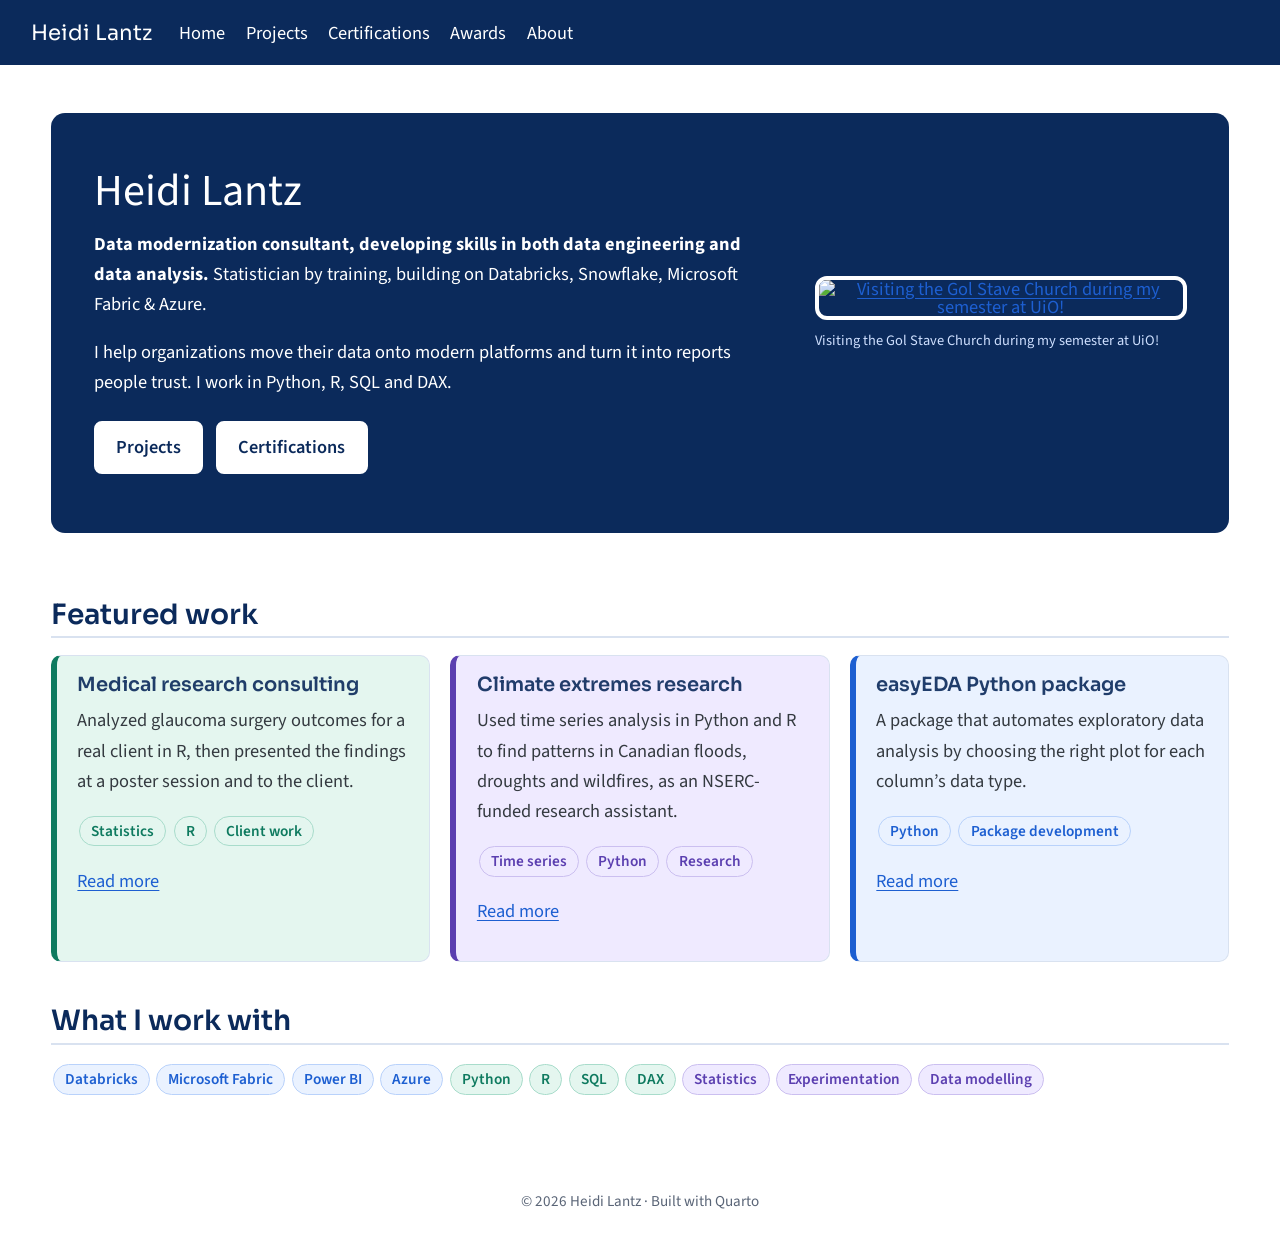
==== commit 419fa82d: "Built site for gh-pages" ====
--- a/index.html
+++ b/index.html
@@ -111,6 +111,10 @@
 <span class="menu-text">Certifications</span></a>
   </li>  
   <li class="nav-item">
+    <a class="nav-link" href="./pages/awards.html"> 
+<span class="menu-text">Awards</span></a>
+  </li>  
+  <li class="nav-item">
     <a class="nav-link" href="./pages/about.html"> 
 <span class="menu-text">About</span></a>
   </li>  
@@ -692,6 +696,7 @@
     </div>
   </div>
 </footer>
+<script data-goatcounter="https://heidilantz.goatcounter.com/count" async="" src="//gc.zgo.at/count.js"></script>
 <script>var lightboxQuarto = GLightbox({"closeEffect":"zoom","descPosition":"bottom","loop":false,"openEffect":"zoom","selector":".lightbox"});
 (function() {
   let previousOnload = window.onload;
--- a/styles.css
+++ b/styles.css
@@ -78,15 +78,63 @@
 details summary { cursor: pointer; font-weight: 600; color: var(--navy); font-size: 1.1rem; }
 .legend { margin-bottom: 1rem; }
 
-/* Expandable projects */
-details.project { padding: 0; margin-bottom: 1rem; }
-details.project summary { list-style: none; padding: .9rem 1.2rem; display: block; }
+/* Expandable projects: outlined, tinted cards with a solid offset shadow. Colors come from --accent. */
+:root { --blue-rgb: 29, 95, 209; --green-rgb: 14, 122, 95; --purple-rgb: 91, 63, 176; --ptint: .14; --atint: .20; }
+details.project { --accent: var(--blue); --rgb: var(--blue-rgb); margin: 0 0 1.4rem; padding: 0;
+  border: 1.5px solid var(--accent); border-radius: 12px; background: rgba(var(--rgb), var(--ptint));
+  box-shadow: 4px 4px 0 rgba(var(--rgb), .35); }
+details.p-green { --accent: var(--green); --rgb: var(--green-rgb); }
+details.p-purple { --accent: var(--purple); --rgb: var(--purple-rgb); }
+details.project summary { list-style: none; display: flex; justify-content: space-between; align-items: flex-start;
+  gap: 1.5rem; padding: 1.1rem 1.3rem; cursor: pointer; border-radius: 12px; }
 details.project summary::-webkit-details-marker { display: none; }
-details.project summary::after { content: "+ Read more"; float: right; font-size: .85rem; font-weight: 600; color: var(--blue); }
-details.project[open] summary::after { content: "– Show less"; }
-details.project .ptitle { display: block; font-family: 'Sora', sans-serif; font-size: 1.15rem; color: var(--navy); }
-details.project .pitch { display: block; margin: .25rem 0; font-weight: 400; font-size: .98rem; color: var(--ink); }
-details.project .ptags { display: block; }
-details.project[open] summary { border-bottom: 1px solid var(--line); }
-details.project > *:not(summary) { padding-left: 1.2rem; padding-right: 1.2rem; }
-details.project > *:last-child { padding-bottom: 1rem; }
+details.project summary:hover { background: rgba(255, 255, 255, .45); }
+.psummary { flex: 1; min-width: 0; }
+.ptitle { display: block; font-family: inherit; font-weight: 600; font-size: 1.25rem; line-height: 1.3; color: var(--navy); }
+.pitch { display: block; margin: .3rem 0 .4rem; color: #2f3a4d; font-size: 1rem; line-height: 1.45; }
+.pmeta { display: block; font-size: .88rem; color: #4a5568; }
+.pcat { font-weight: 700; color: var(--accent); }
+.ptoggle { flex: none; padding-top: .15rem; font-size: .9rem; font-weight: 600; line-height: 1.4; white-space: nowrap; color: var(--accent); }
+.ptoggle::before { content: "Read more \25BE"; }
+details.project[open] .ptoggle::before { content: "Show less \25B4"; }
+details.project[open] summary { border-bottom: 1.5px solid rgba(var(--rgb), .35); border-radius: 12px 12px 0 0; }
+.pbody { padding: .4rem 1.3rem 1.5rem; max-width: 900px; }
+.plabel { display: block; margin: 1.1rem 0 .15rem; font-size: .78rem; font-weight: 700; letter-spacing: .07em; text-transform: uppercase; color: var(--accent); }
+
+/* Image gallery with arrows */
+.gallery { position: relative; margin: .8rem 0; }
+.gallery-track { display: flex; overflow-x: auto; scroll-snap-type: x mandatory; scrollbar-width: none; }
+.gallery-track::-webkit-scrollbar { display: none; }
+.gallery-track figure { flex: 0 0 100%; scroll-snap-align: center; margin: 0; text-align: center; }
+.gallery-track img { max-width: 100%; max-height: 420px; object-fit: contain; }
+.gallery-track figcaption { margin-top: .4rem; font-size: .85rem; color: #5a6577; }
+.gallery button { position: absolute; top: 38%; width: 2.4rem; height: 2.4rem; border-radius: 50%; border: 1px solid var(--line);
+  background: rgba(255,255,255,.92); color: var(--navy); font-size: 1.5rem; line-height: 1; cursor: pointer; }
+.g-prev { left: .4rem; } .g-next { right: .4rem; }
+
+/* Plain skills and meta lines */
+.skills p, .meta { font-size: .98rem; margin: .3rem 0; color: #3b4658; }
+
+/* Awards */
+.award-grid { display: grid; grid-template-columns: repeat(auto-fit, minmax(320px, 1fr)); gap: 1rem; align-items: start; }
+details.award { border: 1px solid var(--line); border-radius: 10px; padding: 0; }
+details.aw-blue { background: rgba(var(--blue-rgb), var(--atint)); }
+details.aw-green { background: rgba(var(--green-rgb), var(--atint)); }
+details.aw-purple { background: rgba(var(--purple-rgb), var(--atint)); }
+details.award summary { list-style: none; display: block; cursor: pointer; padding: 1rem 1.1rem; border-radius: 10px; }
+details.award summary::-webkit-details-marker { display: none; }
+details.award summary:hover { background: rgba(255, 255, 255, .55); }
+.atitle { display: block; margin-bottom: .2rem; font-weight: 600; font-size: 1.3rem; line-height: 1.25; color: var(--navy); }
+.adate { display: block; margin-bottom: .35rem; font-size: .85rem; font-weight: 600; letter-spacing: .03em; color: var(--blue); }
+.asub { display: block; font-size: .97rem; line-height: 1.45; color: #3b4658; }
+.amore { display: block; margin-top: .5rem; font-size: .88rem; font-weight: 600; color: var(--blue); }
+.amore::before { content: "Details \25BE"; }
+details.award[open] .amore::before { content: "Hide details \25B4"; }
+.abody { padding: .3rem 1.1rem 1rem; border-top: 1px solid var(--line); }
+.abody img { max-width: 100%; max-height: 300px; object-fit: contain; display: block; margin: .6rem auto 0; }
+
+/* Mobile menu as a dropdown panel instead of pushing the page down */
+@media (max-width: 991.98px) {
+  .navbar-collapse { position: absolute; top: 100%; right: 0; min-width: 230px; padding: .5rem 1.2rem;
+    background: var(--navy); border-radius: 0 0 10px 10px; box-shadow: 0 8px 20px rgba(0, 0, 0, .25); z-index: 1050; }
+}
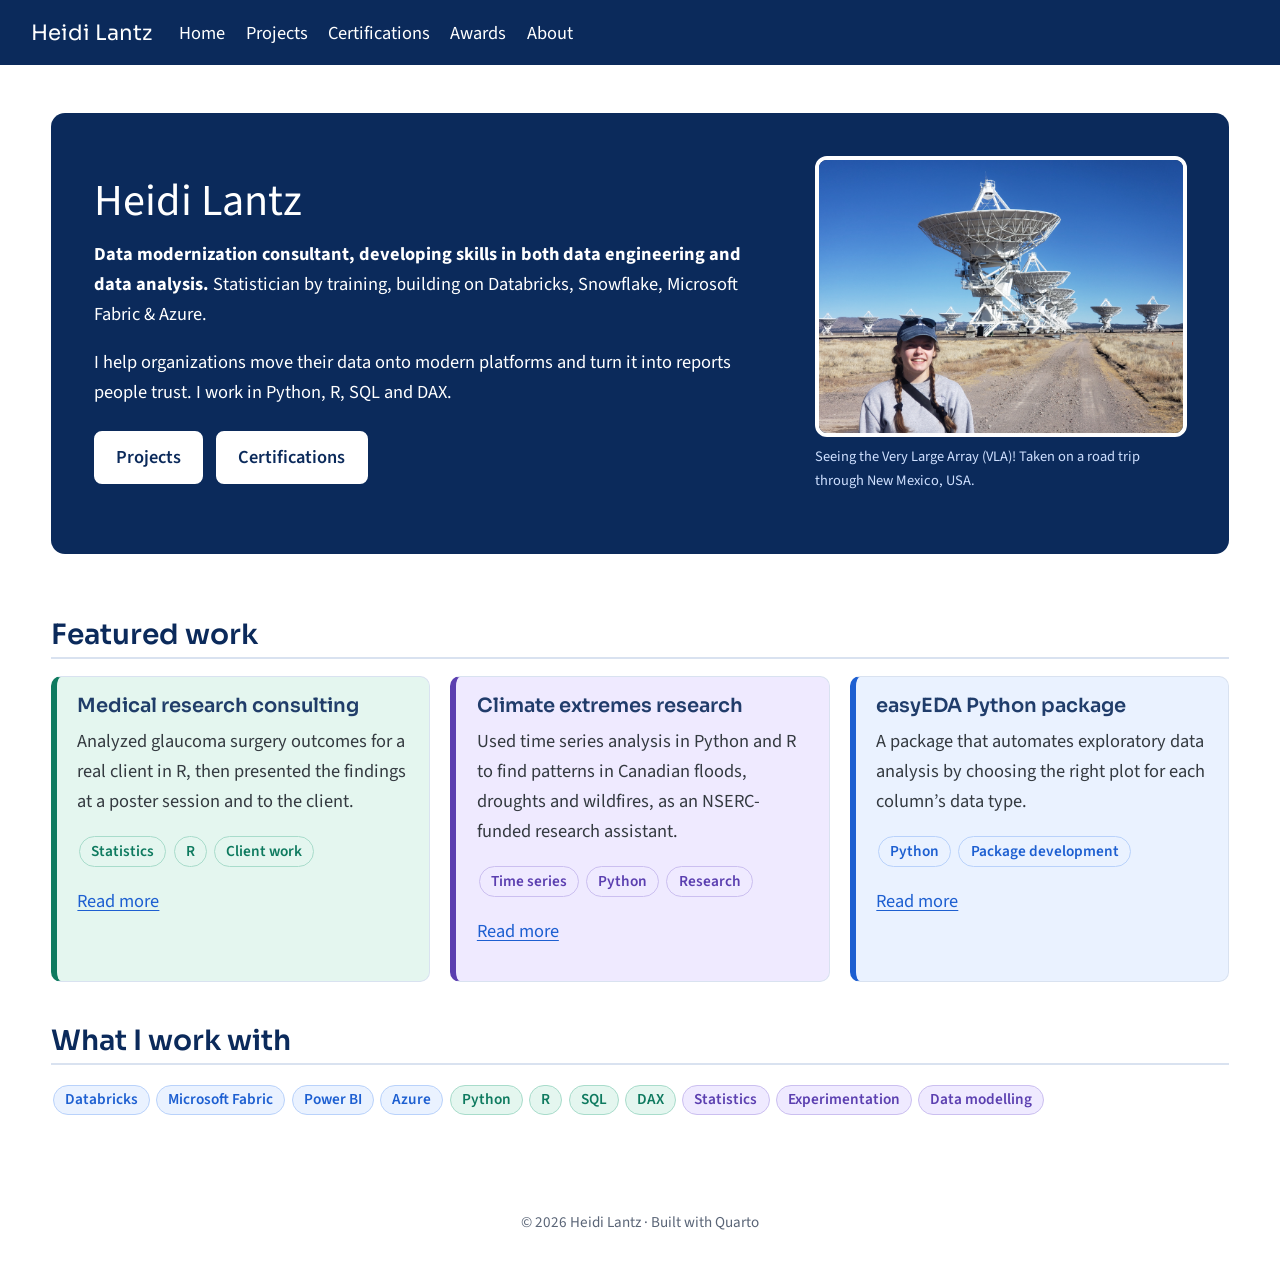
==== commit b14f2e92: "Built site for gh-pages" ====
--- a/index.html
+++ b/index.html
@@ -46,7 +46,7 @@
 <link href="site_libs/quarto-html/quarto-syntax-highlighting-63b5708e65d6cd79cd7618c58d0c21e7.css" rel="stylesheet" id="quarto-text-highlighting-styles">
 <script src="site_libs/bootstrap/bootstrap.min.js"></script>
 <link href="site_libs/bootstrap/bootstrap-icons.css" rel="stylesheet">
-<link href="site_libs/bootstrap/bootstrap-4ea8c56fc8180763517e9e1bbb21a186.min.css" rel="stylesheet" append-hash="true" id="quarto-bootstrap" data-mode="light">
+<link href="site_libs/bootstrap/bootstrap-a0e8c851645fd186c96634fc6bc9e278.min.css" rel="stylesheet" append-hash="true" id="quarto-bootstrap" data-mode="light">
 <script src="site_libs/quarto-contrib/glightbox/glightbox.min.js"></script>
 <link href="site_libs/quarto-contrib/glightbox/glightbox.min.css" rel="stylesheet">
 <link href="site_libs/quarto-contrib/glightbox/lightbox.css" rel="stylesheet">
@@ -164,10 +164,11 @@
 <p><a href="./pages/projects.html" class="btn-solid">Projects</a> <a href="./pages/certifications.html" class="btn-solid">Certifications</a> <!-- [Resume](pages/resume.qmd){.btn-outline} --></p>
 </div>
 <div class="hero-photo">
+<!-- ![Visiting the Gol Stave Church during my semester at UiO!](outputs/norway_image.jpg){.lightbox} -->
 <div class="quarto-figure quarto-figure-center">
 <figure class="figure">
-<p><a href="outputs/norway_image.jpg" class="lightbox" data-gallery="quarto-lightbox-gallery-1" title="Visiting the Gol Stave Church during my semester at UiO!"><img src="outputs/norway_image.jpg" class="img-fluid figure-img" alt="Visiting the Gol Stave Church during my semester at UiO!"></a></p>
-<figcaption>Visiting the Gol Stave Church during my semester at UiO!</figcaption>
+<p><a href="outputs/new_mexico_photo.jpg" class="lightbox" data-gallery="quarto-lightbox-gallery-1" title="Seeing the Very Large Array (VLA)! Taken on a road trip through New Mexico, USA."><img src="outputs/new_mexico_photo.jpg" class="img-fluid figure-img" alt="Seeing the Very Large Array (VLA)! Taken on a road trip through New Mexico, USA."></a></p>
+<figcaption>Seeing the Very Large Array (VLA)! Taken on a road trip through New Mexico, USA.</figcaption>
 </figure>
 </div>
 </div>
